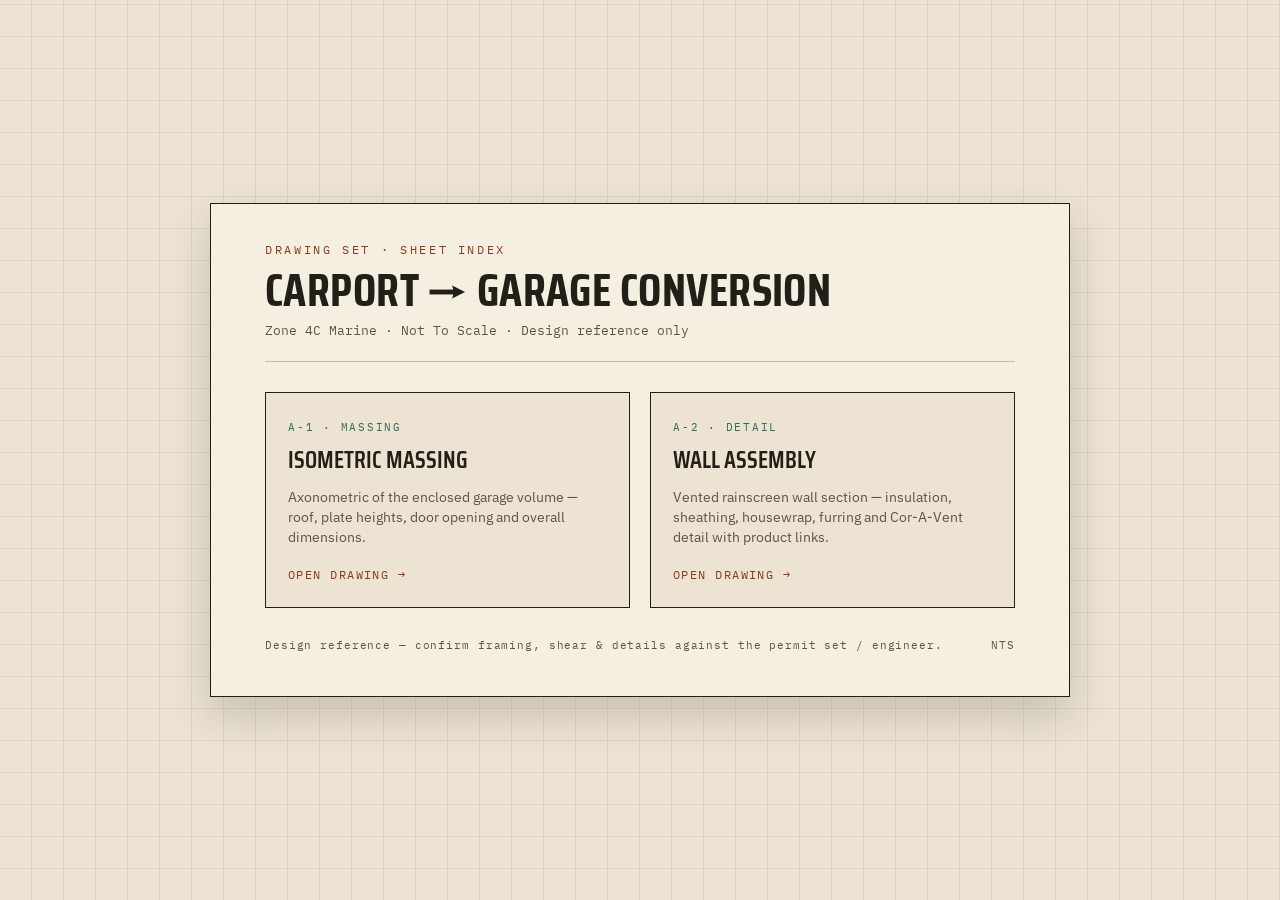
==== index.html @ ee80f462 "Publish carport-to-garage conversion drawing set Static GitHub Pages site: isometric massing + wall " ====
<!DOCTYPE html>
<html lang="en">

<head>
  <meta charset="UTF-8" />
  <meta name="viewport" content="width=device-width, initial-scale=1.0" />
  <title>Carport → Garage Conversion — Drawing Set</title>
  <meta name="robots" content="noindex" />
  <link rel="preconnect" href="https://fonts.googleapis.com" />
  <link rel="preconnect" href="https://fonts.gstatic.com" crossorigin />
  <link
    href="https://fonts.googleapis.com/css2?family=Saira+Condensed:wght@500;600;700&family=IBM+Plex+Mono:wght@400;500;600&family=IBM+Plex+Sans:wght@400;500;600&display=swap"
    rel="stylesheet" />
  <style>
    :root {
      --paper: #ECE3D2;
      --paper-2: #F5EFE2;
      --ink: #221F18;
      --ink-soft: #5C5446;
      --line: #C7BBA3;
      --rust: #AE4F2A;
      --rust-deep: #883C1E;
      --teal: #2F6B5E;
      --blue: #3F6E96;
    }

    * { box-sizing: border-box; }

    body {
      margin: 0;
      min-height: 100vh;
      background:
        repeating-linear-gradient(0deg, transparent 0 31px, rgba(199, 187, 163, .35) 31px 32px),
        repeating-linear-gradient(90deg, transparent 0 31px, rgba(199, 187, 163, .35) 31px 32px),
        var(--paper);
      color: var(--ink);
      font-family: "IBM Plex Sans", system-ui, sans-serif;
      display: flex;
      align-items: center;
      justify-content: center;
      padding: 40px 20px;
    }

    .sheet {
      width: min(860px, 100%);
      background: var(--paper-2);
      border: 1.5px solid var(--ink);
      box-shadow: 0 18px 40px rgba(34, 31, 24, .18);
      padding: 38px clamp(22px, 5vw, 54px) 44px;
    }

    .eyebrow {
      font-family: "IBM Plex Mono", monospace;
      font-size: 12px;
      letter-spacing: .22em;
      text-transform: uppercase;
      color: var(--rust-deep);
      margin: 0 0 10px;
    }

    h1 {
      font-family: "Saira Condensed", sans-serif;
      font-weight: 700;
      font-size: clamp(30px, 5vw, 46px);
      line-height: 1.02;
      letter-spacing: .01em;
      margin: 0 0 8px;
      text-transform: uppercase;
    }

    .sub {
      font-family: "IBM Plex Mono", monospace;
      font-size: 13px;
      color: var(--ink-soft);
      margin: 0 0 30px;
      padding-bottom: 22px;
      border-bottom: 1.5px solid var(--line);
    }

    .grid {
      display: grid;
      grid-template-columns: repeat(auto-fit, minmax(260px, 1fr));
      gap: 20px;
    }

    a.card {
      display: block;
      text-decoration: none;
      color: inherit;
      background: var(--paper);
      border: 1.5px solid var(--ink);
      padding: 22px 22px 24px;
      transition: transform .15s ease, box-shadow .15s ease;
    }

    a.card:hover {
      transform: translateY(-3px);
      box-shadow: 0 10px 22px rgba(34, 31, 24, .2);
    }

    .tag {
      font-family: "IBM Plex Mono", monospace;
      font-size: 11px;
      letter-spacing: .16em;
      text-transform: uppercase;
      color: var(--teal);
    }

    .card h2 {
      font-family: "Saira Condensed", sans-serif;
      font-weight: 600;
      text-transform: uppercase;
      font-size: 24px;
      margin: 6px 0 8px;
    }

    .card p {
      font-size: 14px;
      line-height: 1.45;
      color: var(--ink-soft);
      margin: 0 0 16px;
    }

    .go {
      font-family: "IBM Plex Mono", monospace;
      font-size: 12px;
      letter-spacing: .12em;
      text-transform: uppercase;
      color: var(--rust-deep);
    }

    .foot {
      margin-top: 30px;
      font-family: "IBM Plex Mono", monospace;
      font-size: 11px;
      letter-spacing: .08em;
      color: var(--ink-soft);
      display: flex;
      justify-content: space-between;
      flex-wrap: wrap;
      gap: 8px;
    }

    @media (prefers-reduced-motion: reduce) {
      a.card { transition: none; }
    }
  </style>
</head>

<body>
  <main class="sheet">
    <p class="eyebrow">Drawing Set · Sheet Index</p>
    <h1>Carport → Garage Conversion</h1>
    <p class="sub">Zone 4C Marine · Not To Scale · Design reference only</p>

    <div class="grid">
      <a class="card" href="garage-isometric.html">
        <span class="tag">A-1 · Massing</span>
        <h2>Isometric Massing</h2>
        <p>Axonometric of the enclosed garage volume — roof, plate heights, door opening and overall dimensions.</p>
        <span class="go">Open drawing →</span>
      </a>

      <a class="card" href="wall-assembly-diagram.html">
        <span class="tag">A-2 · Detail</span>
        <h2>Wall Assembly</h2>
        <p>Vented rainscreen wall section — insulation, sheathing, housewrap, furring and Cor-A-Vent detail with product links.</p>
        <span class="go">Open drawing →</span>
      </a>
    </div>

    <div class="foot">
      <span>Design reference — confirm framing, shear &amp; details against the permit set / engineer.</span>
      <span>NTS</span>
    </div>
  </main>
</body>

</html>
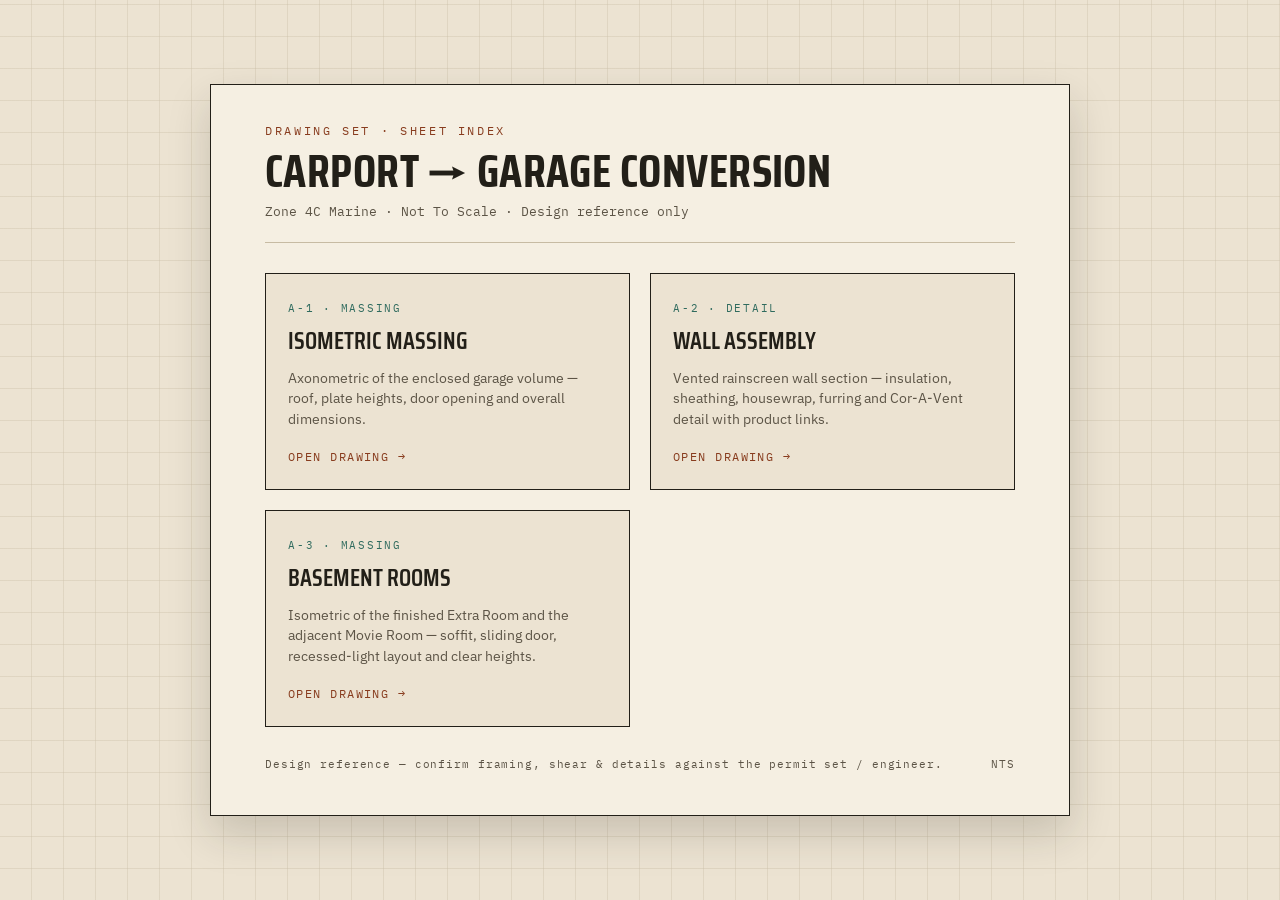
==== commit b4f8cd84: "Updated Diagrams" ====
--- a/index.html
+++ b/index.html
@@ -167,6 +167,13 @@
         <p>Vented rainscreen wall section — insulation, sheathing, housewrap, furring and Cor-A-Vent detail with product links.</p>
         <span class="go">Open drawing →</span>
       </a>
+
+      <a class="card" href="basement-rooms-isometric.html">
+        <span class="tag">A-3 · Massing</span>
+        <h2>Basement Rooms</h2>
+        <p>Isometric of the finished Extra Room and the adjacent Movie Room — soffit, sliding door, recessed-light layout and clear heights.</p>
+        <span class="go">Open drawing →</span>
+      </a>
     </div>
 
     <div class="foot">
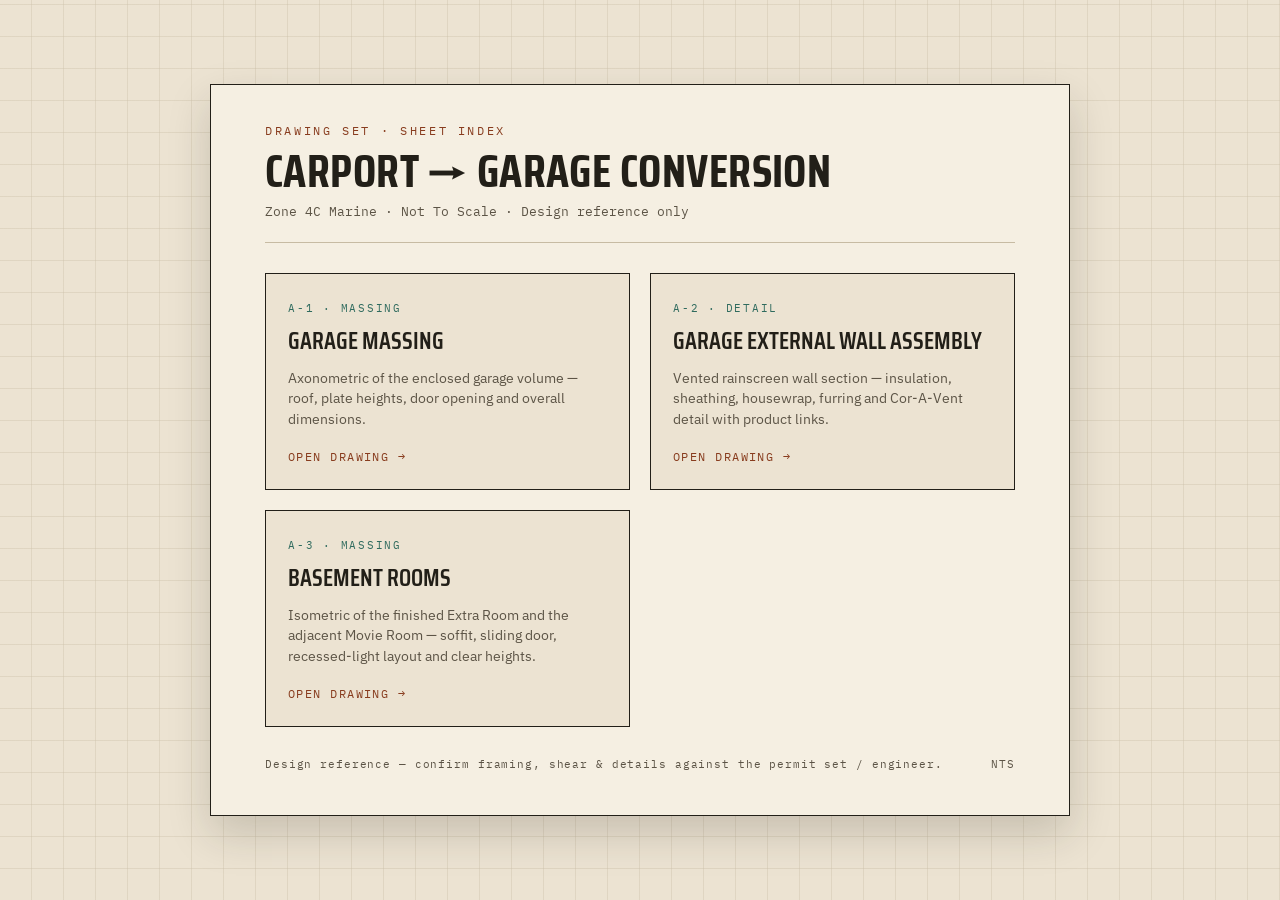
==== commit f0ab46e8: "Changes" ====
--- a/index.html
+++ b/index.html
@@ -11,30 +11,14 @@
   <link
     href="https://fonts.googleapis.com/css2?family=Saira+Condensed:wght@500;600;700&family=IBM+Plex+Mono:wght@400;500;600&family=IBM+Plex+Sans:wght@400;500;600&display=swap"
     rel="stylesheet" />
+  <link rel="stylesheet" href="shared.css" />
   <style>
-    :root {
-      --paper: #ECE3D2;
-      --paper-2: #F5EFE2;
-      --ink: #221F18;
-      --ink-soft: #5C5446;
-      --line: #C7BBA3;
-      --rust: #AE4F2A;
-      --rust-deep: #883C1E;
-      --teal: #2F6B5E;
-      --blue: #3F6E96;
-    }
-
-    * { box-sizing: border-box; }
-
     body {
-      margin: 0;
       min-height: 100vh;
       background:
         repeating-linear-gradient(0deg, transparent 0 31px, rgba(199, 187, 163, .35) 31px 32px),
         repeating-linear-gradient(90deg, transparent 0 31px, rgba(199, 187, 163, .35) 31px 32px),
         var(--paper);
-      color: var(--ink);
-      font-family: "IBM Plex Sans", system-ui, sans-serif;
       display: flex;
       align-items: center;
       justify-content: center;
@@ -43,8 +27,6 @@
 
     .sheet {
       width: min(860px, 100%);
-      background: var(--paper-2);
-      border: 1.5px solid var(--ink);
       box-shadow: 0 18px 40px rgba(34, 31, 24, .18);
       padding: 38px clamp(22px, 5vw, 54px) 44px;
     }
@@ -156,14 +138,14 @@
     <div class="grid">
       <a class="card" href="garage-isometric.html">
         <span class="tag">A-1 · Massing</span>
-        <h2>Isometric Massing</h2>
+        <h2>Garage Massing</h2>
         <p>Axonometric of the enclosed garage volume — roof, plate heights, door opening and overall dimensions.</p>
         <span class="go">Open drawing →</span>
       </a>
 
       <a class="card" href="wall-assembly-diagram.html">
         <span class="tag">A-2 · Detail</span>
-        <h2>Wall Assembly</h2>
+        <h2>Garage External Wall Assembly</h2>
         <p>Vented rainscreen wall section — insulation, sheathing, housewrap, furring and Cor-A-Vent detail with product links.</p>
         <span class="go">Open drawing →</span>
       </a>
--- a/shared.css
+++ b/shared.css
@@ -0,0 +1,45 @@
+/* shared.css — common design tokens, reset, and base styles for the
+   Carport → Garage / Basement drawing set.
+   Aesthetic + token reference: see CLAUDE.md "Design system".
+   Page-specific bits (body grid overlay, .sheet sizing, extra color tokens)
+   stay inline in each page and override these via source order — keep the
+   <link> to this file BEFORE each page's inline <style>. */
+
+:root {
+  --paper: #ECE3D2;
+  --paper-2: #F5EFE2;
+  --ink: #221F18;
+  --ink-soft: #5C5446;
+  --line: #C7BBA3;
+  --rust: #AE4F2A;
+  --rust-deep: #883C1E;
+  --teal: #2F6B5E;
+  --blue: #3F6E96;
+  --slate: #3A3F43;
+  --metal: #8A9197;
+}
+
+* { box-sizing: border-box; }
+
+html,
+body {
+  margin: 0;
+  padding: 0;
+}
+
+body {
+  background: var(--paper);
+  color: var(--ink);
+  font-family: "IBM Plex Sans", system-ui, sans-serif;
+}
+
+.sheet {
+  background: var(--paper-2);
+  border: 1.5px solid var(--ink);
+}
+
+svg {
+  width: 100%;
+  height: auto;
+  display: block;
+}
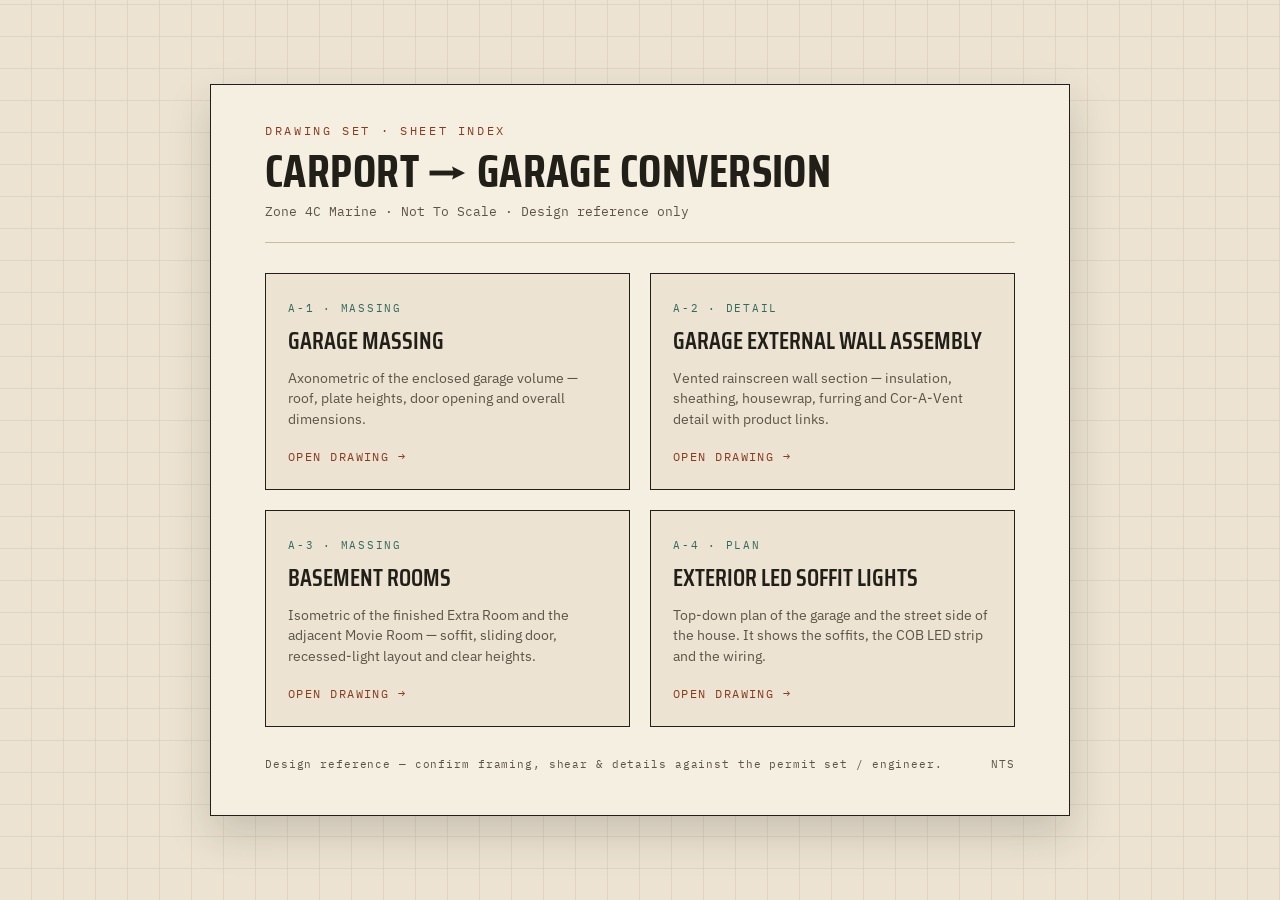
==== commit c54e149e: "Add Exterior LED Soffit Lights plan (sheet A-0.4) Top-down plan of the garage and the street side of" ====
--- a/index.html
+++ b/index.html
@@ -156,6 +156,13 @@
         <p>Isometric of the finished Extra Room and the adjacent Movie Room — soffit, sliding door, recessed-light layout and clear heights.</p>
         <span class="go">Open drawing →</span>
       </a>
+
+      <a class="card" href="exterior-led-soffit-lights.html">
+        <span class="tag">A-4 · Plan</span>
+        <h2>Exterior LED Soffit Lights</h2>
+        <p>Top-down plan of the garage and the street side of the house. It shows the soffits, the COB LED strip and the wiring.</p>
+        <span class="go">Open drawing →</span>
+      </a>
     </div>
 
     <div class="foot">
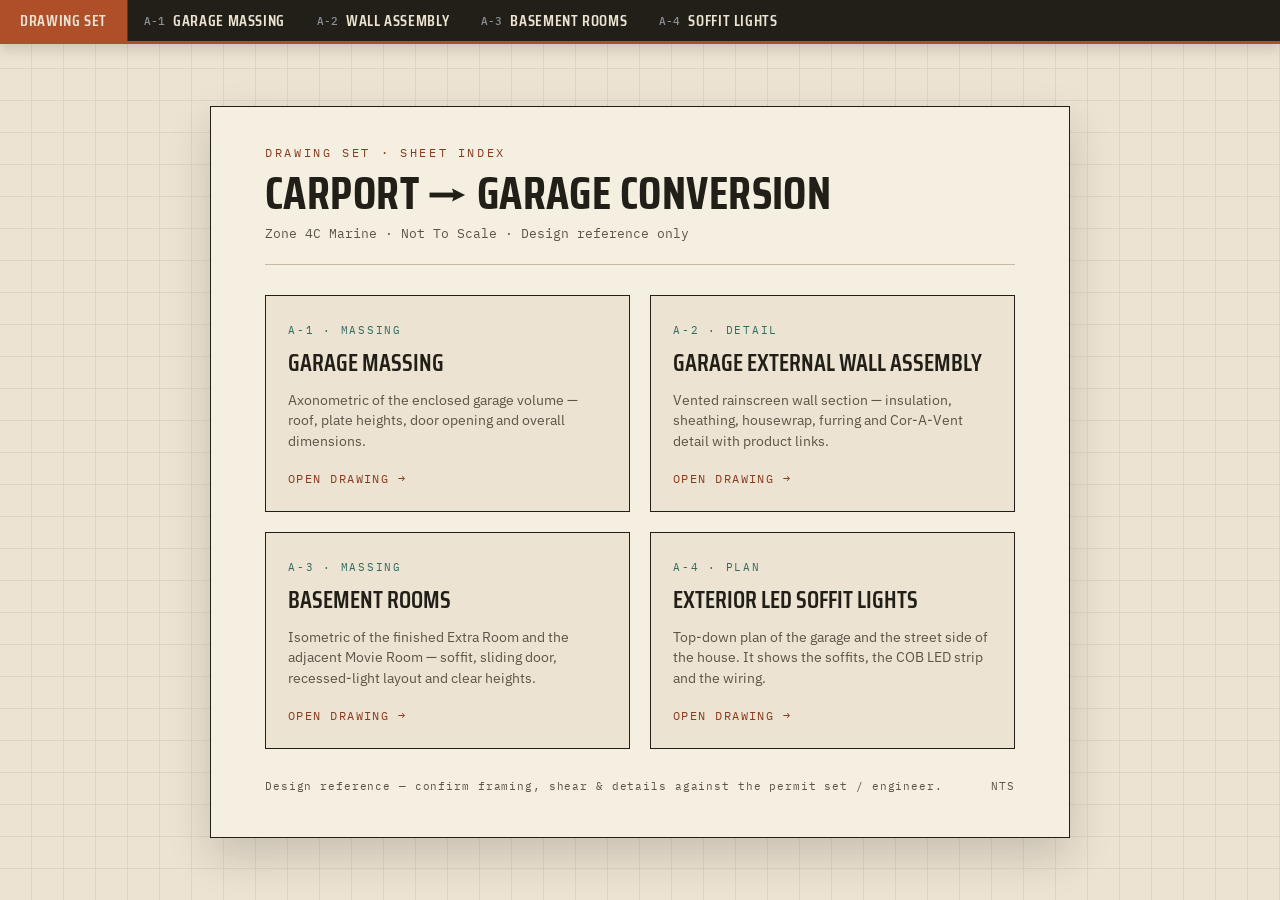
==== commit 1b9cfb34: "Add drawing-set navbar to all pages Co-Authored-By: Claude Opus 5.5 <noreply@anthropic.com>" ====
--- a/index.html
+++ b/index.html
@@ -20,6 +20,7 @@
         repeating-linear-gradient(90deg, transparent 0 31px, rgba(199, 187, 163, .35) 31px 32px),
         var(--paper);
       display: flex;
+      flex-direction: column;
       align-items: center;
       justify-content: center;
       padding: 40px 20px;
@@ -130,6 +131,17 @@
 </head>
 
 <body>
+<nav class="drawnav" aria-label="Drawing set">
+  <div class="drawnav-bar">
+    <a class="home" href="index.html" aria-current="page">Drawing Set</a>
+    <div class="sheets">
+      <a href="garage-isometric.html"><span class="no">A-1</span>Garage Massing</a>
+      <a href="wall-assembly-diagram.html"><span class="no">A-2</span>Wall Assembly</a>
+      <a href="basement-rooms-isometric.html"><span class="no">A-3</span>Basement Rooms</a>
+      <a href="exterior-led-soffit-lights.html"><span class="no">A-4</span>Soffit Lights</a>
+    </div>
+  </div>
+</nav>
   <main class="sheet">
     <p class="eyebrow">Drawing Set · Sheet Index</p>
     <h1>Carport → Garage Conversion</h1>
--- a/shared.css
+++ b/shared.css
@@ -43,3 +43,36 @@
   height: auto;
   display: block;
 }
+
+/* ---- drawing-set navbar (same markup on every page; aria-current marks the open sheet) ----
+   .drawnav is an in-flow spacer inside the body padding; .drawnav-bar is fixed to the top. */
+.drawnav { height: 44px; align-self: stretch; flex: 0 0 auto; }
+.drawnav-bar {
+  position: fixed; top: 0; left: 0; right: 0; z-index: 50;
+  height: 44px; display: flex; align-items: stretch; gap: 0;
+  background: var(--ink); border-bottom: 3px solid var(--rust);
+  box-shadow: 0 4px 14px rgba(34, 31, 24, .18);
+}
+.drawnav a {
+  display: flex; align-items: center; gap: 8px; padding: 0 16px;
+  color: var(--paper); text-decoration: none; white-space: nowrap;
+  font-family: "Saira Condensed", sans-serif; font-weight: 600; font-size: 16px;
+  letter-spacing: .04em; text-transform: uppercase;
+}
+.drawnav a .no {
+  font-family: "IBM Plex Mono", monospace; font-size: 11px; font-weight: 500;
+  letter-spacing: 0; color: var(--metal);
+}
+.drawnav a:hover { background: var(--slate); }
+.drawnav a:focus-visible { outline: 2px solid var(--paper); outline-offset: -4px; }
+.drawnav a[aria-current="page"] { background: var(--rust); }
+.drawnav a[aria-current="page"] .no { color: var(--paper-2); }
+.drawnav .home { border-right: 1px solid var(--slate); padding-left: 20px; padding-right: 20px; }
+.drawnav .sheets { display: flex; overflow-x: auto; scrollbar-width: none; }
+.drawnav .sheets::-webkit-scrollbar { display: none; }
+html { scroll-padding-top: 56px; }
+@media (max-width: 640px) {
+  .drawnav a { padding: 0 12px; font-size: 15px; }
+  .drawnav .home { padding: 0 14px; }
+}
+@media print { .drawnav { display: none; } }
